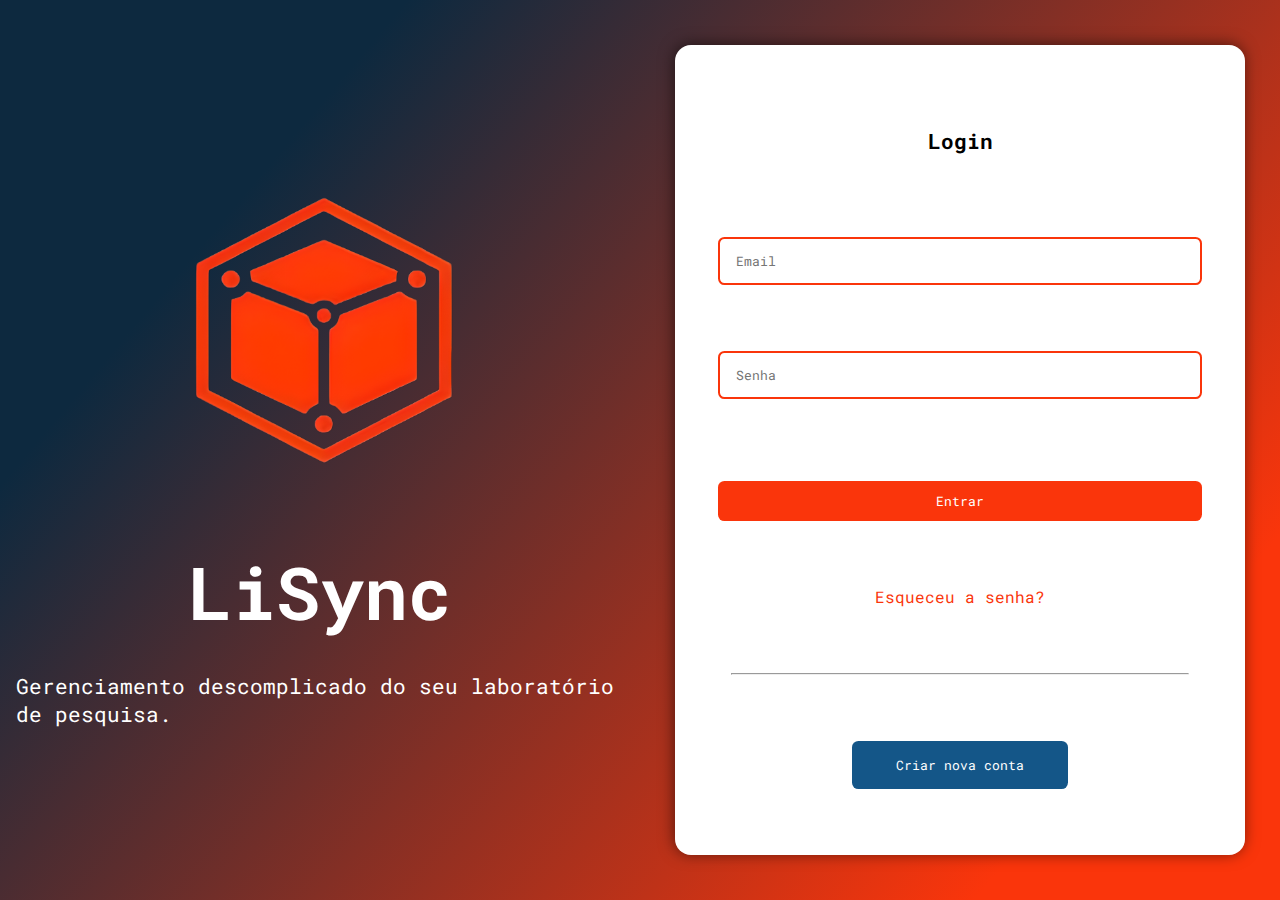
==== index.html @ 30055e9f "sa prr" ====
<!DOCTYPE html>
<html lang="en">
<head>
    <meta charset="UTF-8">
    <meta name="viewport" content="width=device-width, initial-scale=1.0">
    <link rel="stylesheet" href="login/login.css">
    <title>Login</title>
</head>
<body>
    <main>
        <div id="container1">
            <img src="imagens/Logo Liara.png" alt="Logo LiSync">
            <h1>LiSync</h1>
            <p>Gerenciamento descomplicado do seu laboratório de pesquisa.</p>
        </div>
        <div id="container2">
            <form>
                <p style="color: black; font-weight: bold;">Login</p>
                <input type="email" id="email" placeholder="Email">
                <input type="password" id="senha" placeholder="Senha">
                <button type="submit" id="entrar">Entrar</button>
                <button type="submit" id="cadastrar">Cadastrar</button>
                <a href="#">Esqueceu a senha?</a>
                <hr style="width: 85%;">
                <a href="#" id="btn-criar">
                    <button id="criar">
                        Criar nova conta
                    </button>
                </a>
            </form>
        </div>
    </main>
    <script src="login/login.js"></script>
</body>
</html>
---- login/login.css ----
@import url('https://fonts.googleapis.com/css2?family=Poppins:wght@400;500;600;700;900&family=Roboto+Mono&family=Roboto:wght@300;400;500;700&display=swap');


:root {
        --cor-1: #17BEBB;
        --cor-1_1: #19d3d0;
        --cor-2: #145688;
        --cor-3: #FFFFFF;
        --cor-4: #6c6cff;
        --cor-4_1: #104268;
        --cor-5: #FA350B;
        --cor-7: #cf2f0c;
        --cor-6: #0D293F;
}


* {
    margin: 0; padding: 0;
    box-sizing: border-box;
    font-family: "roboto mono";
}

html {
    width: 100%; height: 100%;
}

body {
    width: 100%; height: 100%;
    background-image: linear-gradient(130deg, var(--cor-6) 20%, var(--cor-5) 85%);
}

main {
    width: 100%; height: 100%;
    display: flex;
    justify-content: center;
    align-items: center;
}

#container1 {
    width: 50%;
    height: 100%;
    display: flex;
    flex-direction: column;
    justify-content: center;
    align-items: center;
}

h1 {
    margin: 1rem;
    font-size: 55pt;
    color: var(--cor-3);
}

p {
    margin: 1rem;
    font-size: 16pt;
    color: white;
}


img {
    width: 350px; height: 370px;
}

#container2 {
    width: 50%;
    height: 100%;
    display: flex;
    align-items: center;
    justify-content: center;
}

form {
    max-width: 570px;
    min-width: 400px;
    width: 100%;
    height: 90%;
    gap: 1rem;
    display: flex;
    flex-direction: column;
    background-color: var(--cor-3);
    align-items: center;
    padding: 1rem;
    justify-content: space-evenly;
    border-radius: 1rem;
    box-shadow: rgba(0, 0, 0, 0.527) -1px -1px 15px 0px ;
}

form #email, #senha, #nome{
    height: 3rem;
    width: 90%;
    border-radius: 0.4rem;
    border: 2px solid var(--cor-5);
    padding-left: 1rem;
    caret-color: var(--cor-2);
}

#nome {
    display: none;
}

form #entrar, #cadastrar{
    width: 90%;
    height: 2.5rem;
    margin-top: 1rem;
    background-color: var(--cor-5); /* depois*/ 
    border: none;
    color: var(--cor-3);
    border-radius: 0.4rem;
    cursor: pointer;
    transition: 0.2s;
}

#entrar {
    text-decoration: none;
    display: flex;
    justify-content: center;
    align-items: center;
}

#cadastrar {
    display: none;
}

form #entrar:hover{
    text-decoration: none;
    background-color: var(--cor-7);
}

form a{
    text-decoration: none;
    color: var(--cor-5);
}

form a:hover{
    text-decoration: underline;
}

form a:visited{
    color: var(--cor-4_1);
}

#btn-criar {
    width: 100%; 
    display: flex; 
    justify-content: center;
}

#btn-criar:hover {
    text-decoration: none;
}

form #criar, #logar{
    width: 40%;
    height: 3rem;
    background-color: var(--cor-2);
    border: none;
    color: var(--cor-3);
    border-radius: 0.4rem;
    cursor: pointer;
    transition: 0.2s;
}

#logar {
    display: none;
}

form #criar:hover {
    background-color: var(--cor-4_1);
}
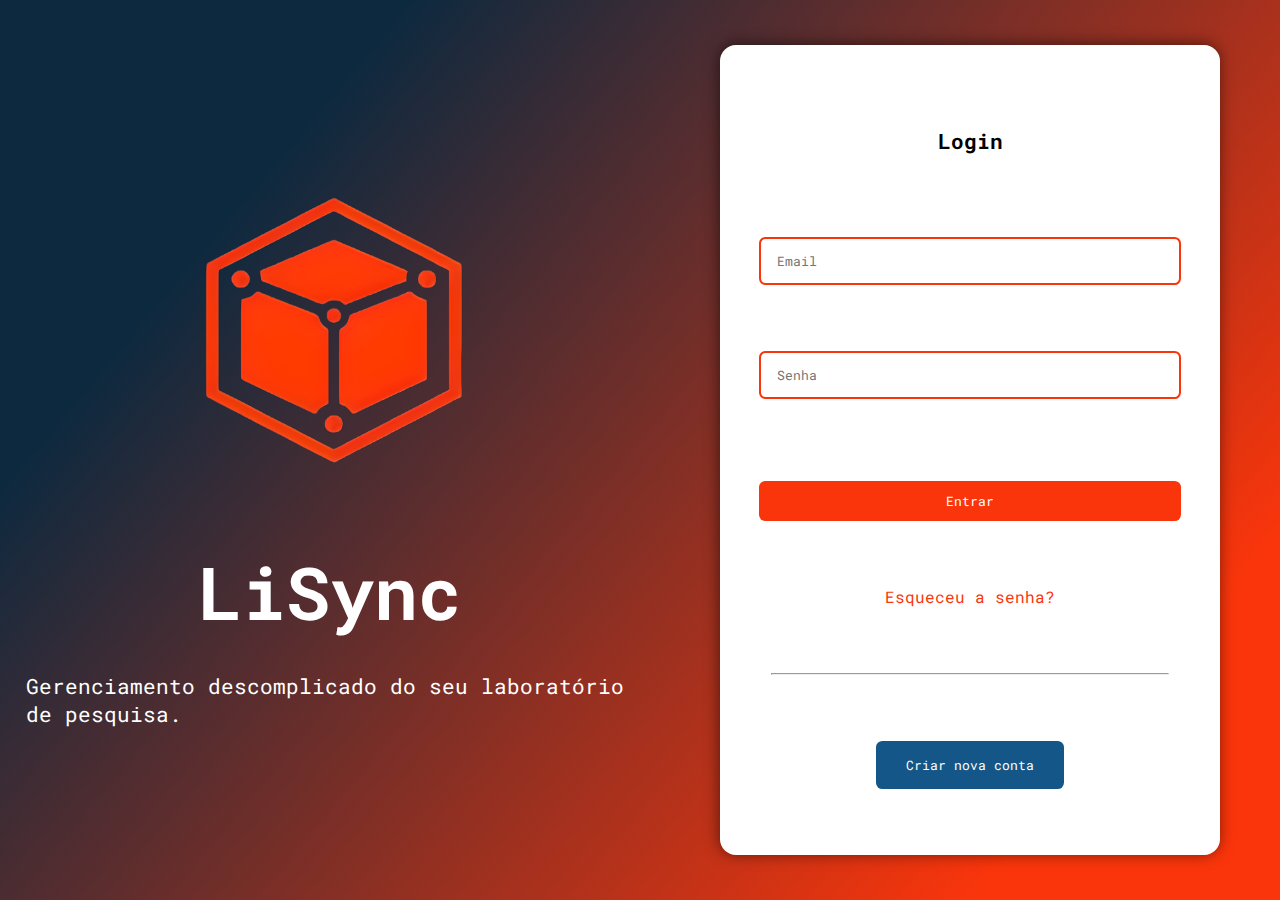
==== commit 3f2d3cef: "Página inicial adicionada" ====
--- a/index.html
+++ b/index.html
@@ -16,17 +16,19 @@
         <div id="container2">
             <form>
                 <p style="color: black; font-weight: bold;">Login</p>
+                <input type="text" id="nome" placeholder="Nome">
                 <input type="email" id="email" placeholder="Email">
                 <input type="password" id="senha" placeholder="Senha">
                 <button type="submit" id="entrar">Entrar</button>
                 <button type="submit" id="cadastrar">Cadastrar</button>
                 <a href="#">Esqueceu a senha?</a>
                 <hr style="width: 85%;">
-                <a href="#" id="btn-criar">
-                    <button id="criar">
+                <button id="criar">
                         Criar nova conta
-                    </button>
-                </a>
+                </button>
+                <button id="logar">
+                    Já tenho uma conta
+                </button>
             </form>
         </div>
     </main>
--- a/login/login.css
+++ b/login/login.css
@@ -29,142 +29,283 @@
     background-image: linear-gradient(130deg, var(--cor-6) 20%, var(--cor-5) 85%);
 }
 
-main {
-    width: 100%; height: 100%;
-    display: flex;
-    justify-content: center;
-    align-items: center;
-}
-
-#container1 {
-    width: 50%;
-    height: 100%;
-    display: flex;
-    flex-direction: column;
-    justify-content: center;
-    align-items: center;
-}
-
-h1 {
-    margin: 1rem;
-    font-size: 55pt;
-    color: var(--cor-3);
-}
-
-p {
-    margin: 1rem;
-    font-size: 16pt;
-    color: white;
-}
-
-
-img {
-    width: 350px; height: 370px;
-}
-
-#container2 {
-    width: 50%;
-    height: 100%;
-    display: flex;
-    align-items: center;
-    justify-content: center;
-}
-
-form {
-    max-width: 570px;
-    min-width: 400px;
-    width: 100%;
-    height: 90%;
-    gap: 1rem;
-    display: flex;
-    flex-direction: column;
-    background-color: var(--cor-3);
-    align-items: center;
-    padding: 1rem;
-    justify-content: space-evenly;
-    border-radius: 1rem;
-    box-shadow: rgba(0, 0, 0, 0.527) -1px -1px 15px 0px ;
-}
-
-form #email, #senha, #nome{
-    height: 3rem;
-    width: 90%;
-    border-radius: 0.4rem;
-    border: 2px solid var(--cor-5);
-    padding-left: 1rem;
-    caret-color: var(--cor-2);
-}
-
-#nome {
-    display: none;
-}
-
-form #entrar, #cadastrar{
-    width: 90%;
-    height: 2.5rem;
-    margin-top: 1rem;
-    background-color: var(--cor-5); /* depois*/ 
-    border: none;
-    color: var(--cor-3);
-    border-radius: 0.4rem;
-    cursor: pointer;
-    transition: 0.2s;
-}
-
-#entrar {
-    text-decoration: none;
-    display: flex;
-    justify-content: center;
-    align-items: center;
-}
-
-#cadastrar {
-    display: none;
-}
-
-form #entrar:hover{
-    text-decoration: none;
-    background-color: var(--cor-7);
-}
-
-form a{
-    text-decoration: none;
-    color: var(--cor-5);
-}
-
-form a:hover{
-    text-decoration: underline;
-}
-
-form a:visited{
-    color: var(--cor-4_1);
-}
-
-#btn-criar {
-    width: 100%; 
-    display: flex; 
-    justify-content: center;
-}
-
-#btn-criar:hover {
-    text-decoration: none;
-}
-
-form #criar, #logar{
-    width: 40%;
-    height: 3rem;
-    background-color: var(--cor-2);
-    border: none;
-    color: var(--cor-3);
-    border-radius: 0.4rem;
-    cursor: pointer;
-    transition: 0.2s;
-}
-
-#logar {
-    display: none;
-}
-
-form #criar:hover {
-    background-color: var(--cor-4_1);
-}+@media only screen and (max-width: 800px){
+    body{
+        background-image: linear-gradient(130deg, var(--cor-6) 20%, var(--cor-5) 85%);
+    }
+
+    main {
+        width: 100%; height: 100%;
+        display: flex;
+        flex-direction: column;
+        justify-content: space-between;
+    }
+    
+    #container1 {
+        width: 100%; height: 40%;
+        display: flex;
+        flex-direction: column;
+        justify-content: center;
+        align-items: center;
+        color: white;
+        gap: 10px;
+        padding: 0 10px 0 10px;
+    }
+
+    p {
+        text-align: justify;
+    }
+
+    img {
+        width: 150px; height: 150px;
+    }
+
+    #container2 {
+        width: 100%; height: 60%;
+    }
+
+    form {
+        width: 100%;
+        height: 100%;
+        gap: 1rem;
+        display: flex;
+        flex-direction: column;
+        background-color: var(--cor-3);
+        align-items: center;
+        padding: 1rem;
+        justify-content: space-evenly;
+        border-radius: 1.5rem 1.5rem 0 0;
+    }
+    
+    form #email, #senha, #nome{
+        height: 3rem;
+        width: 90%;
+        border-radius: 0.4rem;
+        border: 2px solid var(--cor-5);
+        padding-left: 1rem;
+        caret-color: var(--cor-2);
+    }
+    
+    #nome {
+        display: none;
+    }
+    
+    form #entrar, #cadastrar{
+        width: 90%;
+        height: 2.5rem;
+        margin-top: 1rem;
+        background-color: var(--cor-5); /* depois*/ 
+        border: none;
+        color: var(--cor-3);
+        border-radius: 0.4rem;
+        cursor: pointer;
+        transition: 0.2s;
+    }
+    
+    #entrar {
+        text-decoration: none;
+        display: flex;
+        justify-content: center;
+        align-items: center;
+    }
+    
+    #cadastrar {
+        display: none;
+    }
+    
+    form #entrar:hover{
+        text-decoration: none;
+        background-color: var(--cor-7);
+    }
+    
+    form #cadastrar:hover{
+        text-decoration: none;
+        background-color: var(--cor-7);
+    }
+
+    form a{
+        text-decoration: none;
+        color: var(--cor-5);
+    }
+    
+    form a:hover{
+        text-decoration: underline;
+    }
+    
+    form a:visited{
+        color: var(--cor-4_1);
+    }
+    
+    #btn-criar {
+        width: 100%; 
+        display: flex; 
+        justify-content: center;
+    }
+    
+    #btn-criar:hover {
+        text-decoration: none;
+    }
+    
+    form #criar, #logar{
+        width: 40%;
+        height: 3rem;
+        background-color: var(--cor-2);
+        border: none;
+        color: var(--cor-3);
+        border-radius: 0.4rem;
+        cursor: pointer;
+        transition: 0.2s;
+    }
+    
+    #logar {
+        display: none;
+    }
+    
+    form #criar:hover {
+        background-color: var(--cor-4_1);
+    }
+}
+
+@media only screen and (min-width: 801px){
+    main {
+        width: 100%; height: 100%;
+        display: flex;
+        justify-content: center;
+        align-items: center;
+        margin: 0 10px 0 10px;
+    }
+    
+    #container1 {
+        width: 50%;
+        height: 100%;
+        display: flex;
+        flex-direction: column;
+        justify-content: center;
+        align-items: center;
+    }
+    
+    h1 {
+        margin: 1rem;
+        font-size: 55pt;
+        color: var(--cor-3);
+    }
+    
+    p {
+        margin: 1rem;
+        font-size: 16pt;
+        color: white;
+    }
+    
+    
+    img {
+        width: 350px; height: 370px;
+    }
+    
+    #container2 {
+        width: 50%;
+        height: 100%;
+        display: flex;
+        align-items: center;
+        justify-content: center;
+    }
+    
+    form {
+        max-width: 500px;
+        min-width: 400px;
+        width: 80%;
+        height: 90%;
+        gap: 1rem;
+        display: flex;
+        flex-direction: column;
+        background-color: var(--cor-3);
+        align-items: center;
+        padding: 1rem;
+        justify-content: space-evenly;
+        border-radius: 1rem;
+        box-shadow: rgba(0, 0, 0, 0.527) -1px -1px 15px 0px ;
+    }
+    
+    form #email, #senha, #nome{
+        height: 3rem;
+        width: 90%;
+        border-radius: 0.4rem;
+        border: 2px solid var(--cor-5);
+        padding-left: 1rem;
+        caret-color: var(--cor-2);
+    }
+    
+    #nome {
+        display: none;
+    }
+    
+    form #entrar, #cadastrar{
+        width: 90%;
+        height: 2.5rem;
+        margin-top: 1rem;
+        background-color: var(--cor-5); /* depois*/ 
+        border: none;
+        color: var(--cor-3);
+        border-radius: 0.4rem;
+        cursor: pointer;
+        transition: 0.2s;
+    }
+    
+    #entrar {
+        text-decoration: none;
+        display: flex;
+        justify-content: center;
+        align-items: center;
+    }
+    
+    #cadastrar {
+        display: none;
+    }
+    
+    form #entrar:hover{
+        text-decoration: none;
+        background-color: var(--cor-7);
+    }
+    
+    form a{
+        text-decoration: none;
+        color: var(--cor-5);
+    }
+    
+    form a:hover{
+        text-decoration: underline;
+    }
+    
+    form a:visited{
+        color: var(--cor-4_1);
+    }
+    
+    #btn-criar {
+        width: 100%; 
+        display: flex; 
+        justify-content: center;
+    }
+    
+    #btn-criar:hover {
+        text-decoration: none;
+    }
+    
+    form #criar, #logar{
+        width: 40%;
+        height: 3rem;
+        background-color: var(--cor-2);
+        border: none;
+        color: var(--cor-3);
+        border-radius: 0.4rem;
+        cursor: pointer;
+        transition: 0.2s;
+    }
+    
+    #logar {
+        display: none;
+    }
+    
+    form #criar:hover {
+        background-color: var(--cor-4_1);
+    }
+}
+
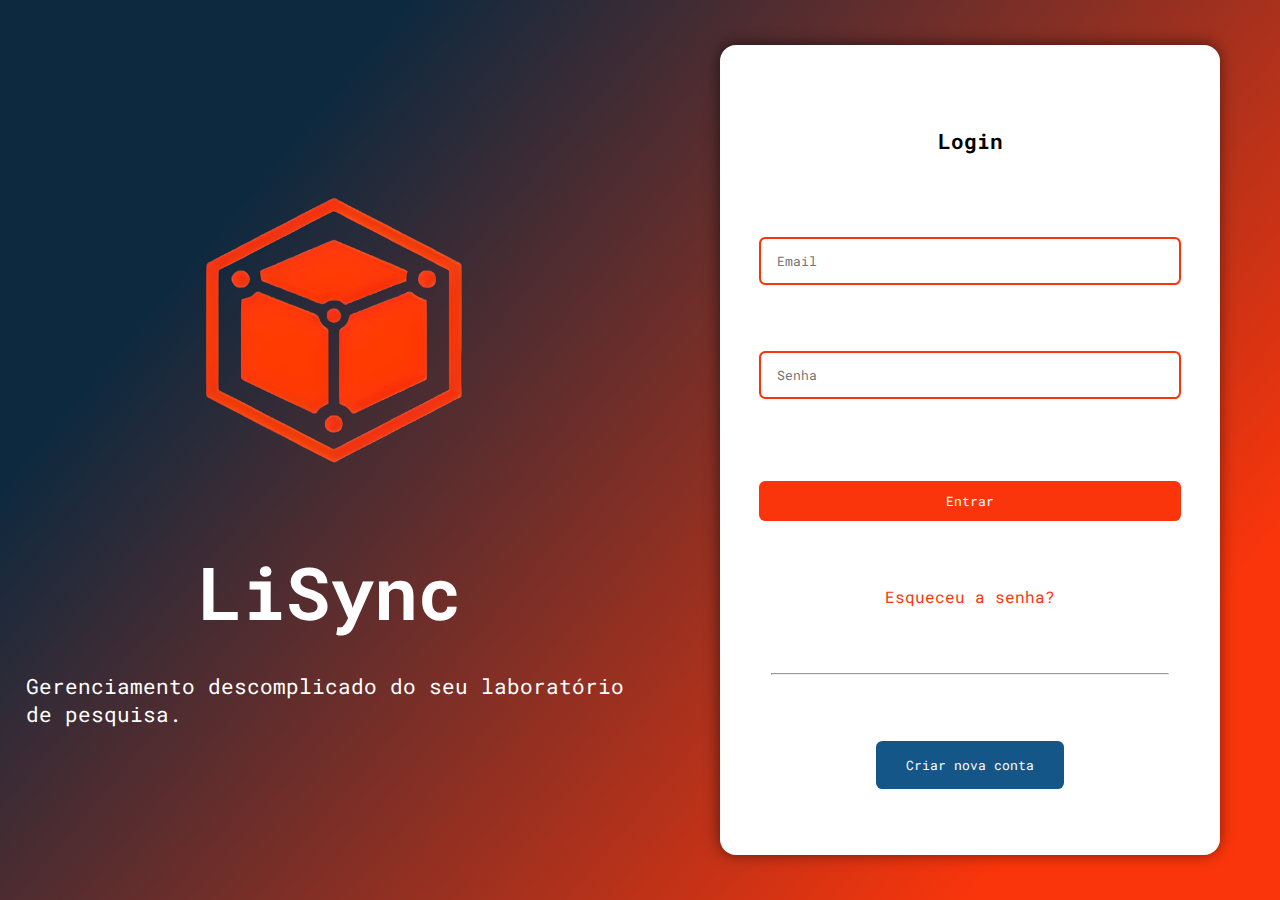
==== commit 9237f5a1: "Atualização feita na casa do Jean" ====
--- a/index.html
+++ b/index.html
@@ -9,7 +9,7 @@
 <body>
     <main>
         <div id="container1">
-            <img src="imagens/Logo Liara.png" alt="Logo LiSync">
+            <img src="imagens/Logo-Liara.png" alt="Logo LiSync">
             <h1>LiSync</h1>
             <p>Gerenciamento descomplicado do seu laboratório de pesquisa.</p>
         </div>
@@ -21,7 +21,7 @@
                 <input type="password" id="senha" placeholder="Senha">
                 <button type="submit" id="entrar">Entrar</button>
                 <button type="submit" id="cadastrar">Cadastrar</button>
-                <a href="#">Esqueceu a senha?</a>
+                <a href="#" id="esqueceu">Esqueceu a senha?</a>
                 <hr style="width: 85%;">
                 <button id="criar">
                         Criar nova conta
--- a/login/login.css
+++ b/login/login.css
@@ -18,6 +18,7 @@
     margin: 0; padding: 0;
     box-sizing: border-box;
     font-family: "roboto mono";
+    overflow: hidden;
 }
 
 html {
